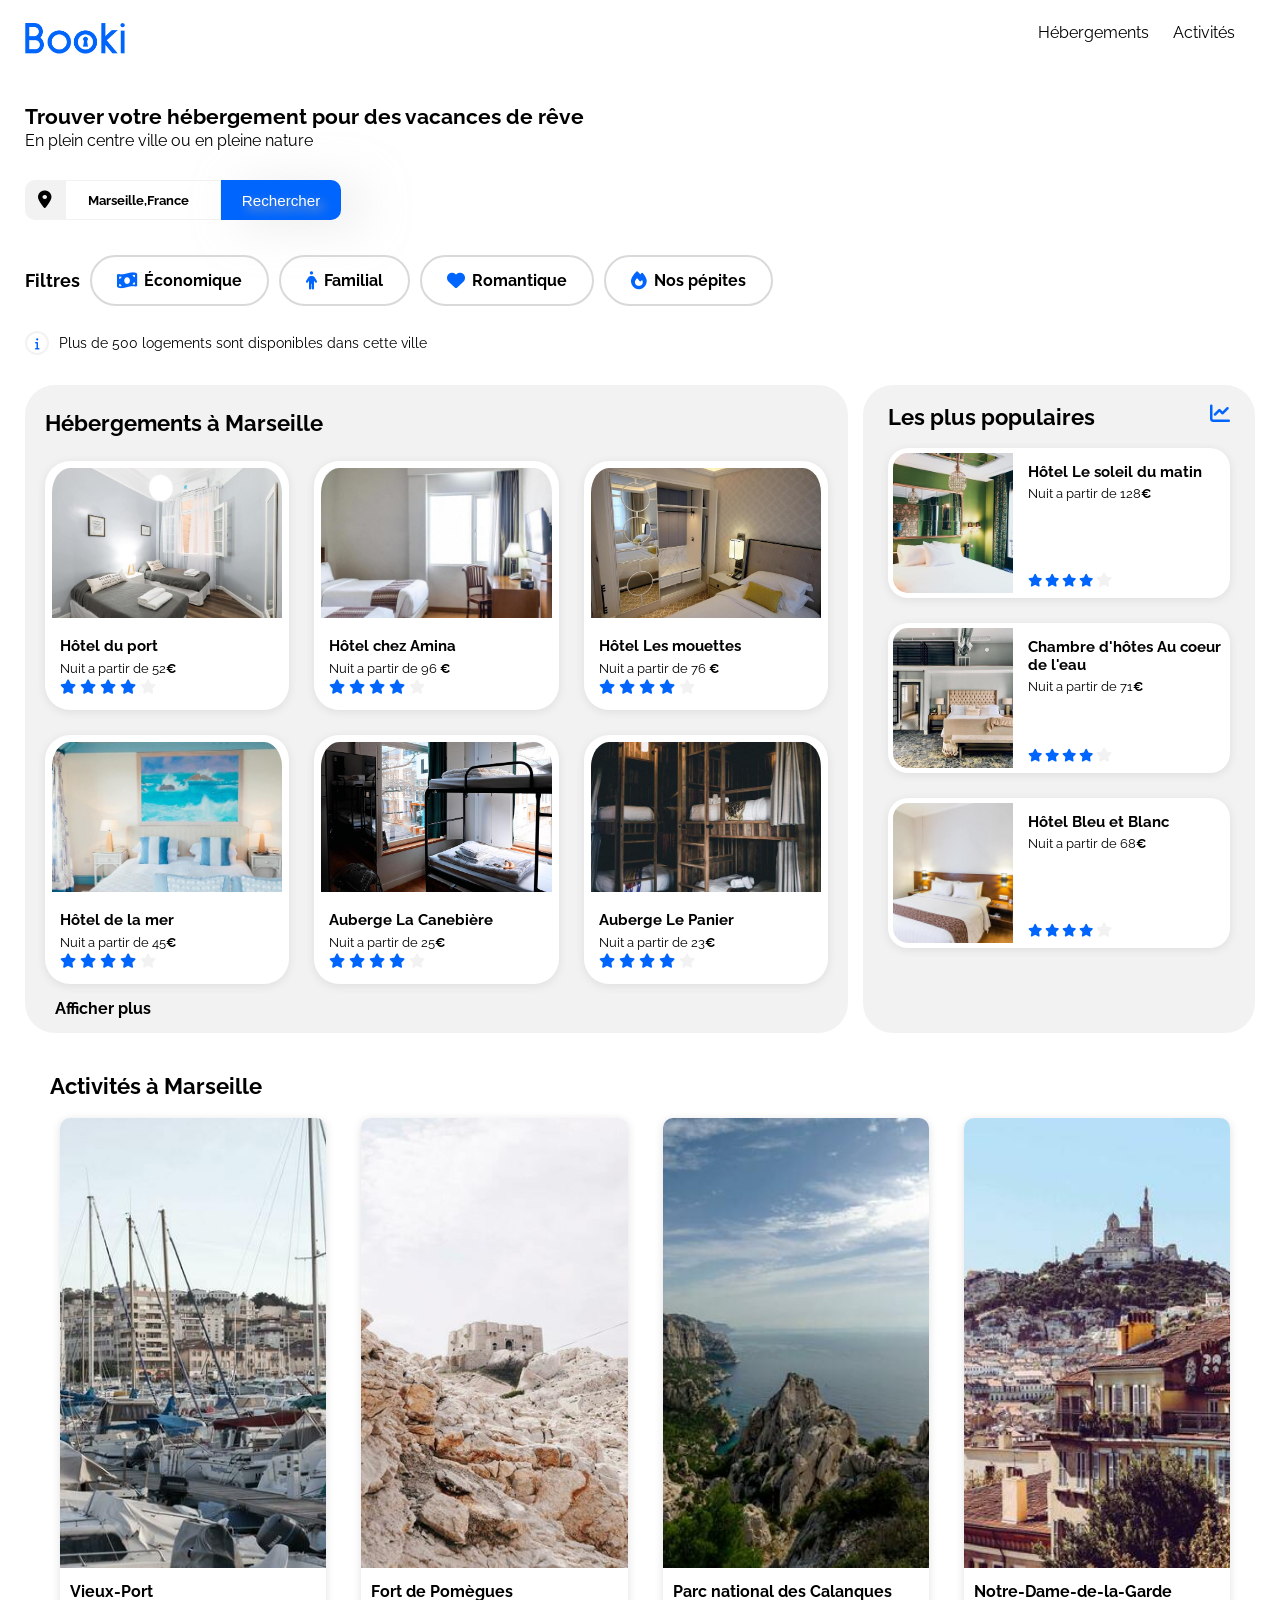
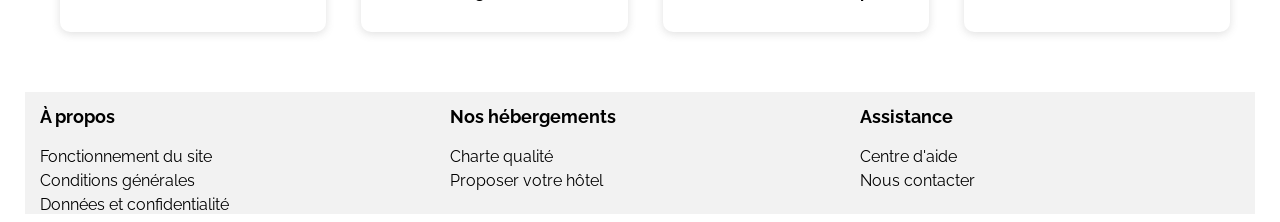
==== index.html @ d1be8663 "renommer les fichiers html et css" ====
<!doctype html>
<html lang="fr">
  <head>
    <meta charset="utf-8" />
    <title>Booki</title>
    <link href="projet_2.css" rel="stylesheet" />
    <link
      rel="stylesheet"
      href="https://fonts.googleapis.com/icon?family=Material+Icons"
    />
    <!--Get your own code at fontawesome.com-->
    <link
      rel="stylesheet"
      href="https://cdnjs.cloudflare.com/ajax/libs/font-awesome/6.5.2/css/all.min.css"
    />
    <link rel="preconnect" href="https://fonts.googleapis.com" />
    <link rel="preconnect" href="https://fonts.gstatic.com" crossorigin />
    <link
      href="https://fonts.googleapis.com/css2?family=Raleway:ital,wght@0,100..900;1,100..900&display=swap"
      rel="stylesheet"
    />
    <!-- La balise <nav>  doit regrouper tous les principaux liens de navigation du site. Vous y placerez par exemple le menu principal de votre site. Généralement, le menu est réalisé sous forme de liste à l'intérieur de la balise<nav> .-->
    <meta name="viewport" content="width=device-width, initial-scale=1.0" />
  </head>
  <!--   L'élément HTML <body> représente le contenu principal du document HTML. Il ne peut y avoir qu'un élément <body> par document.-->
  <body class="style_page">
    <!-- Le div ci-dessous contient le container global qui contient tout le code du body afin de mettre une propriété css max width pour limiter la largeur min et max de l'écran       -->
    <div class="container_global">
      <!--Container Haut page Booki et lien hébergements activités -->
      <header class="container_haut_page">
        <!--En tête de page -->
        <img class="logo_booki" src="images/logo/booki.png" alt="logo booki" />
        <nav class="texte_haut_page">
          <!--l'ancre est plus bas sur la même page la bordure doit etre coller au haut de la page  -->
          <a class="lien_haut_page" href="#hebergement">Hébergements</a>
          <a class="lien_haut_page" href="#activite">Activités</a>
        </nav>
      </header>
      <section class="conteneur_haut_page">
        <!--section 1 pour lier le contenu-->
        <h1 class="titre_conteneur_haut_page">
          Trouver votre hébergement pour des vacances de rêve
        </h1>
        <p class="texte_conteneur_haut_page">En plein centre ville ou en pleine nature</p>
        <!--remplacer div contenant du texte par p -->
        <!-- <form class="container_recherche" method="get" action=""> -->
        <form class="conteneur_recherche">
          <i
            id="formulaire_recherche_location_icone"
            class="fa-solid fa-location-dot"
          ></i>
          <input
            class="formulaire_recherche_texte"
            placeholder="Marseille,France"
          />
          <button class="formulaire_recherche_boutton">Rechercher</button>
          <button class="formulaire_recherche_mobile"
            ><i class="fas fa-search"></i
          ></button>
        </form>
        <!--La balise <section>  sert à regrouper des contenus en fonction de leur thématique. Elle englobe généralement une portion du contenu au centre de la page.-->
        <section>
          <div class="conteneur_filtre">
            <!--    <h2 class="style_txt_filtres not_in_my_container"> Filtres</h2> -->
            <div>
              <h2 class="conteneur_filtre_titre">Filtres</h2>
            </div>
            <div class="conteneur_filtre_bulle">
              <a class="conteneur_filtre_bouton" href="#"
                ><i class="fa-solid fa-money-bill-wave filtres_icone"></i>
                Économique</a
              >
              <a class="conteneur_filtre_bouton" href="#"
                ><i class="fa-solid fa-person filtres_icone"></i> Familial</a
              >
              <a class="conteneur_filtre_bouton" href="#"
                ><i class="fa-solid fa-heart filtres_icone"></i> Romantique</a
              >
              <a class="conteneur_filtre_bouton" href="#"
                ><i class="fa-solid fa-fire filtres_icone"></i> Nos pépites</a
              >
            </div>
          </div>
        </section>
        <div class="conteneur_information">
          <div class="conteneur_information_cercle">
            <i class="fa-solid fa-info info_style"></i>
          </div>
          <p class="conteneur_information_texte">
            Plus de 500 logements sont disponibles dans cette ville
          </p>
        </div>
      </section>
      <!--La balise <main> permet de déclarer le contenu principal de votre page. Elle englobe la majeure partie du  <body>  d'une page, en excluant les autres éléments tels que le  <header>, le  <footer>  et de potentiels  <aside>. La balise <main> doit être unique : il n'y en a qu'une seule par page :-->
      <main>
        <section>
          <div class="container_hebergements_marseille_les_plus_populaires">
            <div class="container_gauche">
              <!--ici doit etre en display flex -->
              <!--   <div class="style_hebergements_marseille_ligne_1"> -->
              <!--utilise FLEX-WRAP retirer la ligne 49, il faut que le parent soit en display flex -->
              <!--   <div class="not_in_my_container">-->
              <h2 class="container_gauche_titre">
                Hébergements à Marseille
              </h2>
              <!--  </div>-->
              <div class="conteneur_gauche_carte">
                <a class="carte_click"href="#">
                <article class="conteneur_gauche_carte_style">
                  <!--Hôtel du port -->
                  <img
                    class="conteneur_gauche_image"
                    src="images/hebergements/fred-kleber.jpg"
                    alt="Photo chambre de deux lits simples avec fenêtre"
                  />
                  <h3 class="conteneur_gauche_droite_carte_titre">Hôtel du port</h3>
                  <!--remplacer partout ici par une balise h3 pour indiquer que c'est un titre -->
                  <p class="conteneur_gauche_carte_texte">
                    Nuit a partir de 52<span class="conteneur_gauche_droite_carte_texte_gras"
                      >€</span
                    >
                  </p>
                  <div class="full_star">
                    <i class="fas fa-star"></i>
                    <i class="fas fa-star"></i>
                    <i class="fas fa-star"></i>
                    <i class="fas fa-star"></i>
                    <i class="fas fa-star empty_star"></i>
                  </div>
                </article>
              </a>
              <a class="carte_click"href="#">
                <article class="conteneur_gauche_carte_style">
                  <!--- Renommer les div par des aticles pour le bloc1-->
                  <!--Hôtel chez Amina -->
                  <img
                    class="conteneur_gauche_image"
                    src="images/hebergements/febrian-zakaria.jpg"
                    alt="Photo chambre lits simples avec fenêtre"
                  />
                  <h3 class="conteneur_gauche_droite_carte_titre">Hôtel chez Amina</h3>
                  <p class="conteneur_gauche_carte_texte">
                    Nuit a partir de 96
                    <span class="conteneur_gauche_droite_carte_texte_gras">€</span>
                  </p>
                  <div class="full_star">
                    <i class="fas fa-star"></i>
                    <i class="fas fa-star"></i>
                    <i class="fas fa-star"></i>
                    <i class="fas fa-star"></i>
                    <i class="fas fa-star empty_star"></i>
                  </div>
                </article>
              </a>
              <a class="carte_click"href="#">
                <article class="conteneur_gauche_carte_style">
                  <!--Hôtel les mouettes -->
                  <img
                    class="conteneur_gauche_image"
                    src="images/hebergements/reisetopia.jpg"
                    alt="Photo chambre lit double avec fenêtre"
                  />
                  <h3 class="conteneur_gauche_droite_carte_titre">Hôtel Les mouettes</h3>
                  <p class="conteneur_gauche_carte_texte">
                    Nuit a partir de 76
                    <span class="conteneur_gauche_droite_carte_texte_gras">€</span>
                  </p>
                  <div class="full_star">
                    <i class="fas fa-star"></i>
                    <i class="fas fa-star"></i>
                    <i class="fas fa-star"></i>
                    <i class="fas fa-star"></i>
                    <i class="fas fa-star empty_star"></i>
                  </div>
                </article>
              </a>
              <a class="carte_click"href="#">
                <article class="conteneur_gauche_carte_style">
                  <!--Hôtel de la mer -->
                  <img
                    class="conteneur_gauche_image"
                    src="images/hebergements/annie-spratt.jpg"
                    alt="Photo chambre lit double avec fenêtre"
                  />
                  <h3 class="conteneur_gauche_droite_carte_titre">Hôtel de la mer</h3>
                  <p class="conteneur_gauche_carte_texte">
                    Nuit a partir de 45<span class="conteneur_gauche_droite_carte_texte_gras"
                      >€</span
                    >
                  </p>
                  <div class="full_star">
                    <i class="fas fa-star"></i>
                    <i class="fas fa-star"></i>
                    <i class="fas fa-star"></i>
                    <i class="fas fa-star"></i>
                    <i class="fas fa-star empty_star"></i>
                  </div>
                </article>
              </a>
              <a class="carte_click"href="#">
                <article class="conteneur_gauche_carte_style">
                  <!--Auberge La Canebière-->
                  <img
                    class="conteneur_gauche_image"
                    src="images/hebergements/marcus-loke.jpg"
                    alt="Photo cde lits superposé avec fenêtre"
                  />
                  <h3 class="conteneur_gauche_droite_carte_titre">Auberge La Canebière</h3>
                  <p class="conteneur_gauche_carte_texte">
                    Nuit a partir de 25<span class="conteneur_gauche_droite_carte_texte_gras"
                      >€</span
                    >
                  </p>
                  <div class="full_star">
                    <i class="fas fa-star"></i>
                    <i class="fas fa-star"></i>
                    <i class="fas fa-star"></i>
                    <i class="fas fa-star"></i>
                    <i class="fas fa-star empty_star"></i>
                  </div>
                </article>
              </a>
              <a class="carte_click"href="#">
                <article class="conteneur_gauche_carte_style">
                  <!--Auberge Le Panier -->
                  <img
                    class="conteneur_gauche_image"
                    src="images/hebergements/nicate-lee.jpg"
                    alt="Photo cde lits superposé avec fenêtre"
                  />
                  <h3 class="conteneur_gauche_droite_carte_titre">Auberge Le Panier</h3>
                  <p class="conteneur_gauche_carte_texte">
                    Nuit a partir de 23<span class="conteneur_gauche_droite_carte_texte_gras"
                      >€</span
                    >
                  </p>
                  <div class="full_star">
                    <i class="fas fa-star"></i>
                    <i class="fas fa-star"></i>
                    <i class="fas fa-star"></i>
                    <i class="fas fa-star"></i>
                    <i class="fas fa-star empty_star"></i>
                  </div>
                </article>
              </a>
              </div>
              <div class="block_afficher_plus">
                <a class="afficher_plus" href="#">Afficher plus</a>
                <!--remplacer par une balise a pour pouvoir cliquer -->
              </div>
            </div>

            <div class="conteneur_droite">
              <h2 class="conteneur_droite_titre">
                Les plus populaires <i class="fa-solid fa-chart-line"> </i>
              </h2>
              <div class="conteneur_droite_carte">
                <a class="carte_click"href="#">
                <article class="conteneur_droite_carte_style">
                  <img
                    class="conteneur_droite_carte_image"
                    src="images/hebergements/emile-guillemot.jpg"
                    alt="Photo chambre d'un lit simple avec fenêtre"
                  />

                  <div class="sous_container_droit">
                    <h3 class="conteneur_gauche_droite_carte_titre">Hôtel Le soleil du matin</h3>
                    <p class="conteneur_droite_carte_texte">
                      Nuit a partir de 128<span class="conteneur_gauche_droite_carte_texte_gras"
                        >€</span
                      >
                    </p>
                    <div class="full_star_populaire">
                      <i class="fas fa-star"></i>
                      <i class="fas fa-star"></i>
                      <i class="fas fa-star"></i>
                      <i class="fas fa-star"></i>
                      <i class="fas fa-star empty_star"></i>
                    </div>
                  </div>
                </article>
              </a>
              <a class="carte_click"href="#">
                <article class="conteneur_droite_carte_style">
                  <img
                    class="conteneur_droite_carte_image"
                    src="images/hebergements/aw-creative.jpg"
                    alt="Photo chambre avec un lit double et fenêtre"
                  />
                  <div class="sous_container_droit">
                    <h3 class="conteneur_gauche_droite_carte_titre">
                      Chambre d'hôtes Au coeur de l'eau
                    </h3>
                    <p class="conteneur_droite_carte_texte">
                      Nuit a partir de 71<span class="conteneur_gauche_droite_carte_texte_gras"
                        >€</span
                      >
                    </p>
                    <div class="full_star_populaire">
                      <i class="fas fa-star"></i>
                      <i class="fas fa-star"></i>
                      <i class="fas fa-star"></i>
                      <i class="fas fa-star"></i>
                      <i class="fas fa-star empty_star"></i>
                    </div>
                  </div>
                </article>
              </a>
              <a class="carte_click"href="#">
                <article class="conteneur_droite_carte_style">
                  <img
                    class="conteneur_droite_carte_image"
                    src="images/hebergements/febrian-zakaria2.jpg"
                    alt="Photo chambre avec un lit double"
                  />
                  <div class="sous_container_droit">
                    <h3 class="conteneur_gauche_droite_carte_titre">Hôtel Bleu et Blanc</h3>
                    <p class="conteneur_droite_carte_texte">
                      Nuit a partir de 68<span class="conteneur_gauche_droite_carte_texte_gras"
                        >€</span
                      >
                    </p>
                    <div class="full_star_populaire">
                      <i class="fas fa-star"></i>
                      <i class="fas fa-star"></i>
                      <i class="fas fa-star"></i>
                      <i class="fas fa-star"></i>
                      <i class="fas fa-star empty_star"></i>
                    </div>
                  </div>
                </article>
              </a>
              </div>
            </div>
          </div>
        </section>
      </main>
      <!--    <h2 id="activite" class="title_activites_marseille">Activités à Marseille</h2>  -->
      <h2 class="titre_activites_marseille">
        Activités à Marseille
      </h2>
      <section class="conteneur_activites_marseille">
      
        <article class="carte_activites_marseille">
          <a class="carte_click"href="#">
          <img
            class="carte_activite_marseille_image"
            src="images/activites/reno-laithienne.jpg"
            alt="Photo de plusieurs bâteaux dans un port"
          />
          <p class="carte_activite_marseille_titre">Vieux-Port</p>
        </a>
        </article>
    
        <article class="carte_activites_marseille">
          <a class="carte_click"href="#">
          <img
            class="carte_activite_marseille_image"
            src="images/activites/paul-hermann.jpg"
            alt="Photo d'un fort sur une colline"
          />
          <p class="carte_activite_marseille_titre">Fort de Pomègues</p>
        </a>
        </article>
        <article class="carte_activites_marseille">
          <a class="carte_click"href="#">
          <img
            class="carte_activite_marseille_image"
            src="images/activites/kilyan-sockalingum.jpg"
            alt="Photo de la mer sur un point de vue en montagne"
          />
          <p class="carte_activite_marseille_titre">Parc national des Calanques</p>
        </a>
        </article>
        <article class="carte_activites_marseille">
          <a class="carte_click"href="#">
          <img
            class="carte_activite_marseille_image"
            src="images/activites/florian-wehde.jpg"
            alt="Photo d'un village avec une église au sommet"
          />
          <p class="carte_activite_marseille_titre">Notre-Dame-de-la-Garde</p>
        </a>
        </article>
      </section>
      <footer class="conteneur_bas_page">
        <!--Container  de la partie footer -->
        <div class="conteneur_bas_page_block">
          <!--conserver les div -->
          <!--cmettre des liens -->
          <h2 class="conteneur_bas_page_block_titre">À propos</h2>
          <a class="conteneur_bas_page_block_lien" href="#">Fonctionnement du site</a>
          <a class="conteneur_bas_page_block_lien" href="#">Conditions générales</a>
          <a class="conteneur_bas_page_block_lien" href="#">Données et confidentialité</a>
        </div>
        <div class="conteneur_bas_page_block">
          <h2 class="conteneur_bas_page_block_titre">Nos hébergements</h2>
          <a class="conteneur_bas_page_block_lien" href="#">Charte qualité</a>
          <a class="conteneur_bas_page_block_lien" href="#">Proposer votre hôtel</a>
        </div>
        <div class="conteneur_bas_page_block">
          <h2 class="conteneur_bas_page_block_titre">Assistance</h2>
          <a class="conteneur_bas_page_block_lien" href="#">Centre d'aide</a>
          <a class="conteneur_bas_page_block_lien" href="#">Nous contacter</a>
        </div>
      </footer>
    </div>
  </body>
</html>
---- projet_2.css ----
/** {
  border: 1px solid;
}*/

.container_global {
  margin: auto;
  max-width: 1440px; /* Largeur maximale de la page */
  /*min-width: 320px; */ /* Largeur minimale de la page */
  text-align: left;
}

body {
  text-align: center;
  font-family: "Raleway", sans-serif;
  margin-right: 25px;
  margin-left: 25px;
}

/***************************************************    
                  Partie HEAD
****************************************************/
h2 {
  font-size: 22px;
}


.container_haut_page {
  display: flex;
  justify-content: space-between;
  padding-top: 15px;
}

.lien_haut_page {
  text-decoration: none;
  margin-right: 20px;
  color: black;
  font-family: "Raleway", sans-serif;/* Retirer les font familu car elles sont sur le body*/
}
.lien_haut_page:hover {
  color: #0065fc;
  border-top: 2px solid #0065fc;
  padding-top: 10px;
}

.logo_booki {
  width: 100px;
  height: 100%;
  object-fit: cover;
}

/***************************************************    
                  Partie Recherche 
****************************************************/

.titre_conteneur_haut_page {
  margin-top: 50px;
  margin-bottom: 2px;
  font-size: 1.3em;
  font-family: "Raleway", sans-serif;
}

.texte_conteneur_haut_page {
  margin-top: 0px;
  font-family: "Raleway", sans-serif;
}

.conteneur_recherche {
  display: flex;
  margin-bottom: 20px;
  height: 40px; /*garder le px car c est la meme hauteur entre mobile et desktop*/
  margin-top: 30px;
}

.formulaire_recherche_boutton {
  display: block;
  text-decoration: none;
  background-color: #0065FC;
  color: #fff;
  border: none;
  border-radius: 0px 10px 10px 0px;
  width: 120px;
  display: flex;
  align-items: center;
  justify-content: center;
  box-shadow: 20px 5px 45px rgb(217 217 217 / 50%);
  font-family: roboto, sans-serif;
  font-size: 95%;
  text-shadow: 5px 5px 10px #ababb5;
}

#formulaire_recherche_location_icone {
  background-color: #F2F2F2;
  width: 40px;
  font-size: 18px;
  display: flex;
  align-items: center;
  align-content: flex-end;
  justify-content: center;
  border-radius: 10px 0px 0px 10px;
  border: none;
}

.formulaire_recherche_texte {
  width: 150px;
  border: 1px solid  #F2F2F2;
}

.formulaire_recherche_texte::placeholder {
  font-family: "Raleway", sans-serif;
  font-weight: bold;
  color: black;
  margin: auto;
  padding: 20px;
}

.formulaire_recherche_mobile {
  display: none;
}

/***************************************************    
                Partie Filtres
****************************************************/

.conteneur_filtre {
  display: flex; /*utiliser flex box en ligne pas en grid-- utiliser le flex-wrap , la taille devra sajuster automatiquement*/
  gap: 10px;
  padding-top: 15px;
}
.conteneur_filtre_bulle {
  display: flex;
  flex-direction: row;
  gap: 10px;
}

.conteneur_filtre_titre {
  font-size: 1.1em;
  font-family: "Raleway", sans-serif;
}

.conteneur_filtre_bouton {
  border: 2px solid #D9D9D9;
  border-radius: 30px 30px 30px 30px;
  font-weight: bold;
  display: flex;
  align-items: center;
  justify-content: center;
  color: black;
}

.conteneur_filtre_bouton:link {
  text-align: center;
  color: black;
  text-decoration: none;
  padding: 14px 25px;
}

.conteneur_filtre_bouton:hover {
  background-color: #deebff;
}

.conteneur_filtre_bouton:active {
  color: black;
}

.filtres_icone {
  color: #0065FC;
  padding-right: 7px;
  font-size: 18px;
}

.conteneur_information {
  display: flex;
  margin-top: 15px;
}

.conteneur_information_texte{
  font-family: "Raleway", sans-serif;
  font-size: 14px;
 margin-left: 10px;
}

.info_style {
  font-size: 12px;
  color: #0065FC;
}

.conteneur_information_cercle {
  width: 20px;
  height: 20px;
  border-radius: 50px;
  background-color: white;
  text-align: center;
  margin-top: 10px;
  border: 2px solid #f2f2f2;
}

/***************************************************    
                Hébergements a Marseille
****************************************************/
.container_gauche_titre {
    /* padding-left: 25px; */
      display: flex;
      justify-content: space-between;
      margin-top: 25px;
      margin-bottom: 25px;
}
.conteneur_droite_titre{
  padding-left: 25px;
  display: flex;
  justify-content: space-between;
}

.fa-solid.fa-chart-line {
  font-size: 20px;
  color: #0065fc;
  padding-right: 25px;
}

.full_star {
  font-size: 0.9rem;
  color: #0065fc;
  margin-left: 15px;
  margin-bottom: 10px;
  margin-top: -10px;
}

.full_star_populaire {
  font-size: 0.8rem;
  color: #0065fc;
  margin-left: 15px;
  margin-top: auto;
  margin-bottom: 10px;
}

.empty_star {
  font-size: 0.9rem;
  color: #f2f2f2;
}

.conteneur_gauche_droite_carte_titre {
  font-weight: bold;
  font-family: "Raleway", sans-serif;
  font-size: 0.95em;
  margin-left: 15px;
  margin-top: 15px;
}
.bloc_centrale {
  font-family: "Raleway", sans-serif;
  font-size: 0.8em;
  margin-left: 15px;
}

.conteneur_gauche_carte_texte {
  font-family: "Raleway", sans-serif;
  font-size: 0.8em;
  margin-left: 15px;
  margin-top: -10px;
}

.conteneur_droite_carte_texte {
  font-family: "Raleway", sans-serif;
  font-size: 0.8em;
  margin-left: 15px;
  margin-top: -10px;
}

.conteneur_gauche_droite_carte_texte_gras {
  font-weight: bold;
}

.afficher_plus {
  text-decoration: none;
  font-weight: bold;
  color: black;
  font-family: "Raleway", sans-serif;
  margin-left: 10px;
}

.sous_container_droit{
 display: flex;
 flex-direction: column;
}

.block_afficher_plus{
  display: block;
  margin-bottom: 15px;
  margin-top: 15px;
}

.carte_click{
  text-decoration: none;
  color: black;
  flex:1;
}

/***************************************************    
                Activités a Marseille
****************************************************/

.container_hebergements_marseille_les_plus_populaires {
  display: flex;
  gap: 15px;
  margin-top: 20px;
}

.container_gauche {
  background-color: #f2f2f2;
  gap: 30px;
  flex: 2;
  border-radius: 30px;
  position: relative; /**sert a positionner les elements de la class .not_in_my_container a lexterieur du container*/
  border: none;
  padding-left: 20px;
  padding-right: 20px;
}

.conteneur_gauche_carte {
  flex-wrap: wrap;
  display: grid;
  grid-template-columns: 1fr 1fr 1fr;
  gap: 25px;
}

.conteneur_droite {
  background-color: #f2f2f2;
  border-radius: 30px;
  border: none;
  flex: 1;
}

.img_bloc_droite {
  display: flex;
  flex: 1;
  flex-wrap: wrap;
}

.conteneur_gauche_image{
  width: 100%;
  height: 150px;
  object-fit: cover;
  border-radius: 25px 25px 0px 0px;
  border: none;
  margin-top: 7px;
  box-sizing: border-box;
  padding-left: 7px;
  padding-right: 7px;
}

.conteneur_gauche_carte_style {
  background-color: white;
  border-radius: 25px 25px 25px 25px;
  border: none;
  box-shadow: rgb(153 147 147 / 20%) 0px 2px 8px 0px;
  padding-bottom: 5px;
}

.conteneur_droite_carte {
  display: flex;
  flex-direction: column;
  gap: 25px;
}

.conteneur_droite_carte_style{
  background-color: white;
  border-radius: 20px;
  border: none;
  display: flex;
  height: 150px;
  margin-left: 25px;
  margin-right: 25px;
  box-shadow: rgb(153 147 147 / 20%) 0px 2px 8px 0px;
 /* flex:1;*/
}

.conteneur_droite_carte_image {
  width: 120px;
  border-radius: 20px 0px 0px 20px;
  border: none;
  object-fit: cover;
  padding-left: 5px;
  padding-bottom: 5px;
  padding-top: 5px;
}

.titre_activites_marseille{
  margin-left: 25px;
  margin-top: 40px;
}

.carte_activites_marseille {
  background-color: white;
  border-radius: 10px;
  border-color: grey;
  box-shadow: rgba(99, 99, 99, 0.2) 0px 2px 8px 0px;
  margin-bottom: 60px;
  width: 25%;
}

.carte_activite_marseille_image {
  width: 100%;
  height: 450px;
  object-fit: cover;
  border-radius: 10px 10px 0px 0px;
  border: none;
}
.conteneur_activites_marseille {
  display: flex;
  gap: 35px;
  margin-left: 35px;
  margin-right: 25px;
  justify-content: space-between;
}

.carte_activite_marseille_titre {
  margin-top: 10px;
  font-size: 1em;
  font-family: "Raleway", sans-serif;
  font-weight: bold;
  padding-bottom: 15px;
  margin-left: 10px;
}

/***************************************************    
                        FOOTER
****************************************************/
.conteneur_bas_page {
  display: flex;
  flex-direction: row;
  background-color: #f2f2f2;
}

.conteneur_bas_page_block {
  display: flex;
  flex-direction: column;
  margin-left: 15px;
  width: 33.33%;
}

.conteneur_bas_page_block_titre {
  font-size: 1.1em;
}

.conteneur_bas_page_block_lien {
  text-decoration: none;
  color: black;
  font-family: "Raleway", sans-serif;
  margin-top: 5px;
}
.box {
  height: 150px;
}

/***************************************************    
                  MEDIA QUERIES
****************************************************/

/* Sur tous types d'écran, quand la largeur de la fenêtre est comprise entre 1024px et 1280px */
@media all and (min-width: 768px) and (max-width: 1024px) {
  .container_global {
    max-width: 1024px; /* Adapter la largeur maximale à la taille de l'écran de la tablette */
  }

  .container_hebergements_marseille_les_plus_populaires {
    flex-direction: column;
  }

  .conteneur_droite_carte {
    display: flex;
    flex-direction: row;
    gap:0px;
  }

  .img_activites_marseille {
    height: 150px;
  }

  .conteneur_droite_carte_style {
    margin-bottom: 25px;
    margin-left: 10px;
    margin-right: 10px;
  }

  .conteneur_filtre {
    flex-direction: column;
  }

.style_page{
  margin-left: 30px;
  margin-right: 30px;
}
body {
  margin-right: 0px;
  margin-left: 0px;
}
.conteneur_droite_carte_image {
  width: 100px;
}
.conteneur_gauche_droite_carte_titre {
  margin-left: 15px;
}

.conteneur_droite_carte_texte{
  margin-left: 8px;
}

.full_star_populaire {
  margin-left: 8px;
}


}

@media screen and (max-width: 767.999px) {
  .container_haut_page {
    flex-direction: column;
    gap: 15px;
  }
  .texte_haut_page {
    text-align: center;
    display: grid;
    grid-template-columns: 1fr 1fr;
  }

  .lien_haut_page:hover {
    color: #0065fc;
    border-bottom: 2px solid #0065fc;
    padding-bottom: 18px;
    border-top: 2px solid white;
    padding-top: 18px;
  }

  .logo_booki {
    margin: auto;
    padding-bottom: 15px;
  }

  .container_hebergements_marseille_les_plus_populaires {
    flex-direction: column;
  }
  .conteneur_activites_marseille {
    flex-direction: column;
  }
  .carte_activites_marseille {
    width: 100%;
    margin-bottom: 0px;
  }
  .carte_activite_marseille_image{
    width: 100%;
    height: 160px;
  }

  .conteneur_recherche {
    justify-content: center;
  }

  .conteneur_filtre {
    flex-direction: column;
  }

  .conteneur_filtre_bulle {
    flex-wrap: wrap;
    display: grid;
    grid-template-columns: 1fr 1fr;
  }

  .conteneur_gauche_carte {
    display: flex;
    flex-direction: column;
  }
  .conteneur_bas_page {
    flex-direction: column;
  }

  .conteneur_droite {
    order: -1;
    border-radius: 0px;
  }
  .container_gauche {
    background-color: white;
  }
  .formulaire_recherche_mobile {
    display: block;
    text-decoration: none;
    background-color: #0065FC;
    color: #fff;
    border: none;
    border-radius: 10px 10px 10px 10px;
    width: 50px;
    display: flex;
    align-items: center;
    justify-content: center;
    box-shadow: 20px 5px 45px rgb(217 217 217 / 50%);
    font-family: roboto, sans-serif;
    font-size: 95%;
  /*  text-shadow: 5px 5px 10px #ababb5;*/
    margin-left: -8px;
    box-shadow: 6px 6px 25px rgba(0, 0, 0, 0.5);
  }

  .formulaire_recherche_boutton {
    display: none;
  }

  .conteneur_gauche_carte_style {
    /*background-color: white;
  border-radius: 10px 10px 10px 10px;*/
    border: grey;
    box-shadow: 6px 6px 25px rgba(0, 0, 0, 0.5);
  }

  .conteneur_bas_page{
    margin-top: 50px;
  }
  .conteneur_bas_page_block {
    margin-left: 40px;
    width: auto;
    padding-bottom: 40px;
    
  }
  .lien_haut_page:hover {
    color: #0065fc;
    border-bottom: 2px solid #0065fc;
    padding-bottom: 18px;
    border-top: 0px solid white;
    padding-top: 0px;
}
.lien_haut_page {
  border-bottom: 1px solid #f2f2f2;
  margin-right: 0px;
  padding-bottom: 18px;
  border-bottom: 2px solid #f2f2f2;
}
.formulaire_recherche_texte {
  /*width: 150px;
  border: 2px solid rgb(210, 204, 204);*/
  flex: 1;
}
.conteneur_haut_page{
  margin-left: 20px;
  margin-right: 20px;
}
body {
  margin-right: 0px;
  margin-left: 0px;
  margin-bottom:0px;
}
.conteneur_droite_carte {
  margin-bottom: 30px;
}

}
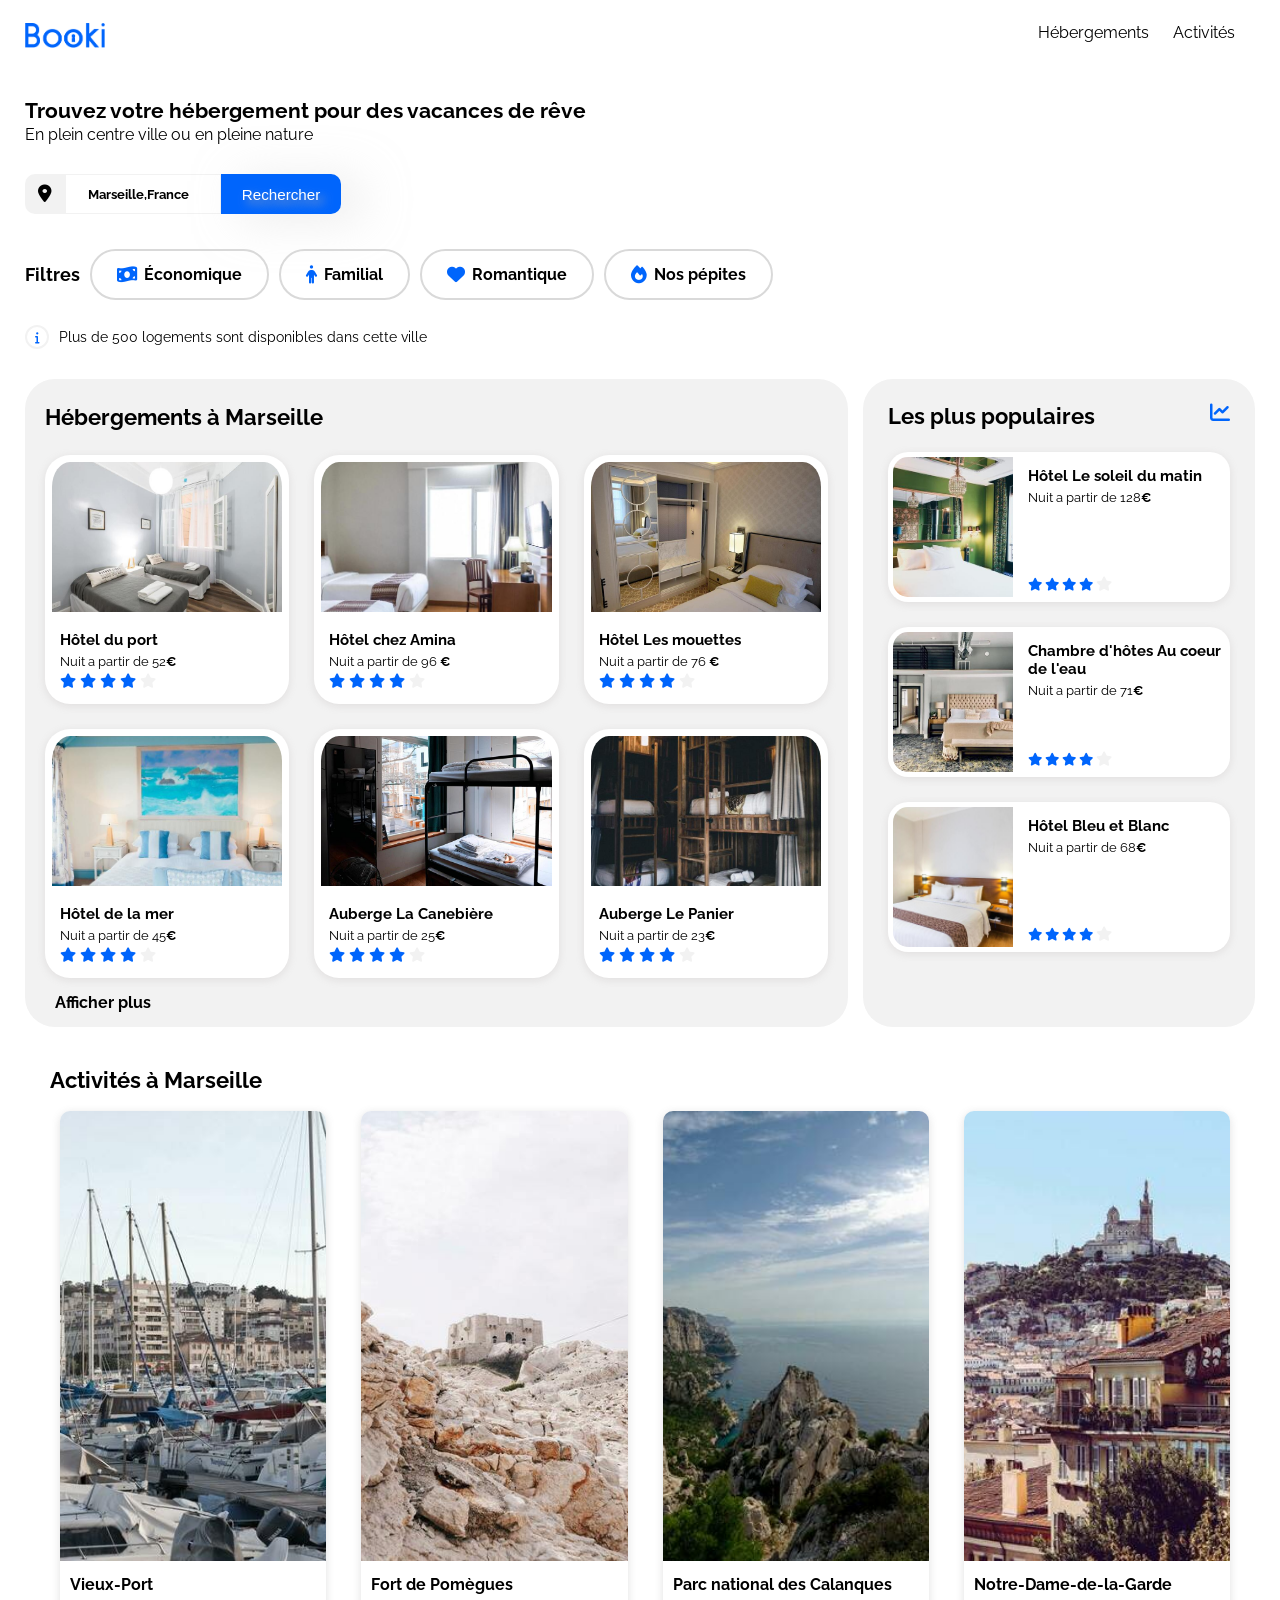
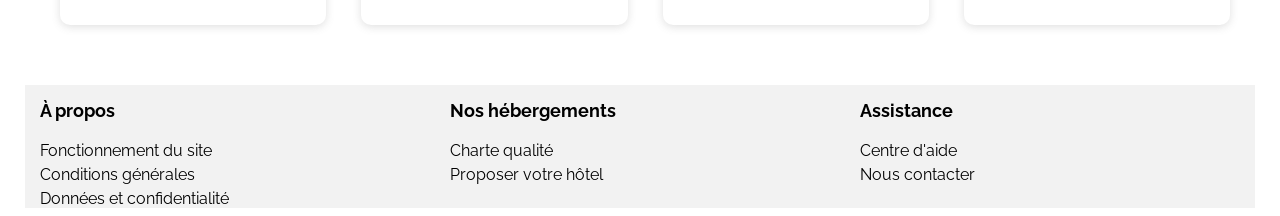
==== commit 7cc4e30f: "fix: click liens hebergement, activite, logo booki,padding" ====
--- a/index.html
+++ b/index.html
@@ -1,49 +1,42 @@
 <!doctype html>
 <html lang="fr">
   <head>
-    <meta charset="utf-8" />
+    <meta charset="utf-8" >
     <title>Booki</title>
-    <link href="projet_2.css" rel="stylesheet" />
+    <link href="style.css" rel="stylesheet" >
     <link
       rel="stylesheet"
       href="https://fonts.googleapis.com/icon?family=Material+Icons"
-    />
-    <!--Get your own code at fontawesome.com-->
+    >
     <link
       rel="stylesheet"
       href="https://cdnjs.cloudflare.com/ajax/libs/font-awesome/6.5.2/css/all.min.css"
-    />
-    <link rel="preconnect" href="https://fonts.googleapis.com" />
-    <link rel="preconnect" href="https://fonts.gstatic.com" crossorigin />
+    >
+    <link rel="preconnect" href="https://fonts.googleapis.com" >
+    <link rel="preconnect" href="https://fonts.gstatic.com" crossorigin >
     <link
       href="https://fonts.googleapis.com/css2?family=Raleway:ital,wght@0,100..900;1,100..900&display=swap"
       rel="stylesheet"
-    />
-    <!-- La balise <nav>  doit regrouper tous les principaux liens de navigation du site. Vous y placerez par exemple le menu principal de votre site. Généralement, le menu est réalisé sous forme de liste à l'intérieur de la balise<nav> .-->
-    <meta name="viewport" content="width=device-width, initial-scale=1.0" />
+    >
+    <meta name="viewport" content="width=device-width, initial-scale=1.0" >
   </head>
-  <!--   L'élément HTML <body> représente le contenu principal du document HTML. Il ne peut y avoir qu'un élément <body> par document.-->
   <body class="style_page">
-    <!-- Le div ci-dessous contient le container global qui contient tout le code du body afin de mettre une propriété css max width pour limiter la largeur min et max de l'écran       -->
     <div class="container_global">
-      <!--Container Haut page Booki et lien hébergements activités -->
       <header class="container_haut_page">
-        <!--En tête de page -->
-        <img class="logo_booki" src="images/logo/booki.png" alt="logo booki" />
+        <img class="logo_booki" src="images/logo/booki.png" alt="logo booki" >
         <nav class="texte_haut_page">
-          <!--l'ancre est plus bas sur la même page la bordure doit etre coller au haut de la page  -->
-          <a class="lien_haut_page" href="#hebergement">Hébergements</a>
-          <a class="lien_haut_page" href="#activite">Activités</a>
+          <a class="lien_haut_page" href="#hebergement_dir">Hébergements</a>
+          <a class="lien_haut_page" href="#activite_dir">Activités</a>
         </nav>
       </header>
       <section class="conteneur_haut_page">
-        <!--section 1 pour lier le contenu-->
         <h1 class="titre_conteneur_haut_page">
-          Trouver votre hébergement pour des vacances de rêve
+          Trouvez votre hébergement pour des vacances de rêve
         </h1>
-        <p class="texte_conteneur_haut_page">En plein centre ville ou en pleine nature</p>
-        <!--remplacer div contenant du texte par p -->
-        <!-- <form class="container_recherche" method="get" action=""> -->
+        <p class="texte_conteneur_haut_page">
+          En plein centre ville ou en pleine nature
+        </p>
+
         <form class="conteneur_recherche">
           <i
             id="formulaire_recherche_location_icone"
@@ -52,16 +45,15 @@
           <input
             class="formulaire_recherche_texte"
             placeholder="Marseille,France"
-          />
+          >
           <button class="formulaire_recherche_boutton">Rechercher</button>
-          <button class="formulaire_recherche_mobile"
-            ><i class="fas fa-search"></i
-          ></button>
+          <button class="formulaire_recherche_mobile">
+            <i class="fas fa-search"></i>
+          </button>
         </form>
-        <!--La balise <section>  sert à regrouper des contenus en fonction de leur thématique. Elle englobe généralement une portion du contenu au centre de la page.-->
+
         <section>
           <div class="conteneur_filtre">
-            <!--    <h2 class="style_txt_filtres not_in_my_container"> Filtres</h2> -->
             <div>
               <h2 class="conteneur_filtre_titre">Filtres</h2>
             </div>
@@ -91,162 +83,168 @@
           </p>
         </div>
       </section>
-      <!--La balise <main> permet de déclarer le contenu principal de votre page. Elle englobe la majeure partie du  <body>  d'une page, en excluant les autres éléments tels que le  <header>, le  <footer>  et de potentiels  <aside>. La balise <main> doit être unique : il n'y en a qu'une seule par page :-->
+
       <main>
         <section>
           <div class="container_hebergements_marseille_les_plus_populaires">
             <div class="container_gauche">
-              <!--ici doit etre en display flex -->
-              <!--   <div class="style_hebergements_marseille_ligne_1"> -->
-              <!--utilise FLEX-WRAP retirer la ligne 49, il faut que le parent soit en display flex -->
-              <!--   <div class="not_in_my_container">-->
-              <h2 class="container_gauche_titre">
-                Hébergements à Marseille
-              </h2>
-              <!--  </div>-->
+              <h2 id="hebergement_dir" class="container_gauche_titre" >Hébergements à Marseille</h2>
+
               <div class="conteneur_gauche_carte">
-                <a class="carte_click"href="#">
-                <article class="conteneur_gauche_carte_style">
-                  <!--Hôtel du port -->
-                  <img
-                    class="conteneur_gauche_image"
-                    src="images/hebergements/fred-kleber.jpg"
-                    alt="Photo chambre de deux lits simples avec fenêtre"
-                  />
-                  <h3 class="conteneur_gauche_droite_carte_titre">Hôtel du port</h3>
-                  <!--remplacer partout ici par une balise h3 pour indiquer que c'est un titre -->
-                  <p class="conteneur_gauche_carte_texte">
-                    Nuit a partir de 52<span class="conteneur_gauche_droite_carte_texte_gras"
-                      >€</span
-                    >
-                  </p>
-                  <div class="full_star">
-                    <i class="fas fa-star"></i>
-                    <i class="fas fa-star"></i>
-                    <i class="fas fa-star"></i>
-                    <i class="fas fa-star"></i>
-                    <i class="fas fa-star empty_star"></i>
-                  </div>
-                </article>
-              </a>
-              <a class="carte_click"href="#">
-                <article class="conteneur_gauche_carte_style">
-                  <!--- Renommer les div par des aticles pour le bloc1-->
-                  <!--Hôtel chez Amina -->
-                  <img
-                    class="conteneur_gauche_image"
-                    src="images/hebergements/febrian-zakaria.jpg"
-                    alt="Photo chambre lits simples avec fenêtre"
-                  />
-                  <h3 class="conteneur_gauche_droite_carte_titre">Hôtel chez Amina</h3>
-                  <p class="conteneur_gauche_carte_texte">
-                    Nuit a partir de 96
-                    <span class="conteneur_gauche_droite_carte_texte_gras">€</span>
-                  </p>
-                  <div class="full_star">
-                    <i class="fas fa-star"></i>
-                    <i class="fas fa-star"></i>
-                    <i class="fas fa-star"></i>
-                    <i class="fas fa-star"></i>
-                    <i class="fas fa-star empty_star"></i>
-                  </div>
-                </article>
-              </a>
-              <a class="carte_click"href="#">
-                <article class="conteneur_gauche_carte_style">
-                  <!--Hôtel les mouettes -->
-                  <img
-                    class="conteneur_gauche_image"
-                    src="images/hebergements/reisetopia.jpg"
-                    alt="Photo chambre lit double avec fenêtre"
-                  />
-                  <h3 class="conteneur_gauche_droite_carte_titre">Hôtel Les mouettes</h3>
-                  <p class="conteneur_gauche_carte_texte">
-                    Nuit a partir de 76
-                    <span class="conteneur_gauche_droite_carte_texte_gras">€</span>
-                  </p>
-                  <div class="full_star">
-                    <i class="fas fa-star"></i>
-                    <i class="fas fa-star"></i>
-                    <i class="fas fa-star"></i>
-                    <i class="fas fa-star"></i>
-                    <i class="fas fa-star empty_star"></i>
-                  </div>
-                </article>
-              </a>
-              <a class="carte_click"href="#">
-                <article class="conteneur_gauche_carte_style">
-                  <!--Hôtel de la mer -->
-                  <img
-                    class="conteneur_gauche_image"
-                    src="images/hebergements/annie-spratt.jpg"
-                    alt="Photo chambre lit double avec fenêtre"
-                  />
-                  <h3 class="conteneur_gauche_droite_carte_titre">Hôtel de la mer</h3>
-                  <p class="conteneur_gauche_carte_texte">
-                    Nuit a partir de 45<span class="conteneur_gauche_droite_carte_texte_gras"
-                      >€</span
-                    >
-                  </p>
-                  <div class="full_star">
-                    <i class="fas fa-star"></i>
-                    <i class="fas fa-star"></i>
-                    <i class="fas fa-star"></i>
-                    <i class="fas fa-star"></i>
-                    <i class="fas fa-star empty_star"></i>
-                  </div>
-                </article>
-              </a>
-              <a class="carte_click"href="#">
-                <article class="conteneur_gauche_carte_style">
-                  <!--Auberge La Canebière-->
-                  <img
-                    class="conteneur_gauche_image"
-                    src="images/hebergements/marcus-loke.jpg"
-                    alt="Photo cde lits superposé avec fenêtre"
-                  />
-                  <h3 class="conteneur_gauche_droite_carte_titre">Auberge La Canebière</h3>
-                  <p class="conteneur_gauche_carte_texte">
-                    Nuit a partir de 25<span class="conteneur_gauche_droite_carte_texte_gras"
-                      >€</span
-                    >
-                  </p>
-                  <div class="full_star">
-                    <i class="fas fa-star"></i>
-                    <i class="fas fa-star"></i>
-                    <i class="fas fa-star"></i>
-                    <i class="fas fa-star"></i>
-                    <i class="fas fa-star empty_star"></i>
-                  </div>
-                </article>
-              </a>
-              <a class="carte_click"href="#">
-                <article class="conteneur_gauche_carte_style">
-                  <!--Auberge Le Panier -->
-                  <img
-                    class="conteneur_gauche_image"
-                    src="images/hebergements/nicate-lee.jpg"
-                    alt="Photo cde lits superposé avec fenêtre"
-                  />
-                  <h3 class="conteneur_gauche_droite_carte_titre">Auberge Le Panier</h3>
-                  <p class="conteneur_gauche_carte_texte">
-                    Nuit a partir de 23<span class="conteneur_gauche_droite_carte_texte_gras"
-                      >€</span
-                    >
-                  </p>
-                  <div class="full_star">
-                    <i class="fas fa-star"></i>
-                    <i class="fas fa-star"></i>
-                    <i class="fas fa-star"></i>
-                    <i class="fas fa-star"></i>
-                    <i class="fas fa-star empty_star"></i>
-                  </div>
-                </article>
-              </a>
+                <a class="carte_click" href="#">
+                  <article class="conteneur_gauche_carte_style">
+                    <img
+                      class="conteneur_gauche_image"
+                      src="images/hebergements/fred-kleber.jpg"
+                      alt="Photo chambre de deux lits simples avec fenêtre"
+                    >
+                    <h3 class="conteneur_gauche_droite_carte_titre">
+                      Hôtel du port
+                    </h3>
+
+                    <p class="conteneur_gauche_carte_texte">
+                      Nuit a partir de 52<span
+                        class="conteneur_gauche_droite_carte_texte_gras"
+                        >€</span
+                      >
+                    </p>
+                    <div class="full_star">
+                      <i class="fas fa-star"></i>
+                      <i class="fas fa-star"></i>
+                      <i class="fas fa-star"></i>
+                      <i class="fas fa-star"></i>
+                      <i class="fas fa-star empty_star"></i>
+                    </div>
+                  </article>
+                </a>
+                <a class="carte_click" href="#">
+                  <article class="conteneur_gauche_carte_style">
+                    <img
+                      class="conteneur_gauche_image"
+                      src="images/hebergements/febrian-zakaria.jpg"
+                      alt="Photo chambre lits simples avec fenêtre"
+                    >
+                    <h3 class="conteneur_gauche_droite_carte_titre">
+                      Hôtel chez Amina
+                    </h3>
+                    <p class="conteneur_gauche_carte_texte">
+                      Nuit a partir de 96
+                      <span class="conteneur_gauche_droite_carte_texte_gras"
+                        >€</span
+                      >
+                    </p>
+                    <div class="full_star">
+                      <i class="fas fa-star"></i>
+                      <i class="fas fa-star"></i>
+                      <i class="fas fa-star"></i>
+                      <i class="fas fa-star"></i>
+                      <i class="fas fa-star empty_star"></i>
+                    </div>
+                  </article>
+                </a>
+                <a class="carte_click" href="#">
+                  <article class="conteneur_gauche_carte_style">
+                    <img
+                      class="conteneur_gauche_image"
+                      src="images/hebergements/reisetopia.jpg"
+                      alt="Photo chambre lit double avec fenêtre"
+                    >
+                    <h3 class="conteneur_gauche_droite_carte_titre">
+                      Hôtel Les mouettes
+                    </h3>
+                    <p class="conteneur_gauche_carte_texte">
+                      Nuit a partir de 76
+                      <span class="conteneur_gauche_droite_carte_texte_gras"
+                        >€</span
+                      >
+                    </p>
+                    <div class="full_star">
+                      <i class="fas fa-star"></i>
+                      <i class="fas fa-star"></i>
+                      <i class="fas fa-star"></i>
+                      <i class="fas fa-star"></i>
+                      <i class="fas fa-star empty_star"></i>
+                    </div>
+                  </article>
+                </a>
+                <a class="carte_click" href="#">
+                  <article class="conteneur_gauche_carte_style">
+                    <img
+                      class="conteneur_gauche_image"
+                      src="images/hebergements/annie-spratt.jpg"
+                      alt="Photo chambre lit double avec fenêtre"
+                    >
+                    <h3 class="conteneur_gauche_droite_carte_titre">
+                      Hôtel de la mer
+                    </h3>
+                    <p class="conteneur_gauche_carte_texte">
+                      Nuit a partir de 45<span
+                        class="conteneur_gauche_droite_carte_texte_gras"
+                        >€</span
+                      >
+                    </p>
+                    <div class="full_star">
+                      <i class="fas fa-star"></i>
+                      <i class="fas fa-star"></i>
+                      <i class="fas fa-star"></i>
+                      <i class="fas fa-star"></i>
+                      <i class="fas fa-star empty_star"></i>
+                    </div>
+                  </article>
+                </a>
+                <a class="carte_click" href="#">
+                  <article class="conteneur_gauche_carte_style">
+                    <img
+                      class="conteneur_gauche_image"
+                      src="images/hebergements/marcus-loke.jpg"
+                      alt="Photo cde lits superposé avec fenêtre"
+                    >
+                    <h3 class="conteneur_gauche_droite_carte_titre">
+                      Auberge La Canebière
+                    </h3>
+                    <p class="conteneur_gauche_carte_texte">
+                      Nuit a partir de 25<span
+                        class="conteneur_gauche_droite_carte_texte_gras"
+                        >€</span
+                      >
+                    </p>
+                    <div class="full_star">
+                      <i class="fas fa-star"></i>
+                      <i class="fas fa-star"></i>
+                      <i class="fas fa-star"></i>
+                      <i class="fas fa-star"></i>
+                      <i class="fas fa-star empty_star"></i>
+                    </div>
+                  </article>
+                </a>
+                <a class="carte_click" href="#">
+                  <article class="conteneur_gauche_carte_style">
+                    <img
+                      class="conteneur_gauche_image"
+                      src="images/hebergements/nicate-lee.jpg"
+                      alt="Photo cde lits superposé avec fenêtre"
+                    >
+                    <h3 class="conteneur_gauche_droite_carte_titre">
+                      Auberge Le Panier
+                    </h3>
+                    <p class="conteneur_gauche_carte_texte">
+                      Nuit a partir de 23<span
+                        class="conteneur_gauche_droite_carte_texte_gras"
+                        >€</span
+                      >
+                    </p>
+                    <div class="full_star">
+                      <i class="fas fa-star"></i>
+                      <i class="fas fa-star"></i>
+                      <i class="fas fa-star"></i>
+                      <i class="fas fa-star"></i>
+                      <i class="fas fa-star empty_star"></i>
+                    </div>
+                  </article>
+                </a>
               </div>
               <div class="block_afficher_plus">
                 <a class="afficher_plus" href="#">Afficher plus</a>
-                <!--remplacer par une balise a pour pouvoir cliquer -->
               </div>
             </div>
 
@@ -255,148 +253,161 @@
                 Les plus populaires <i class="fa-solid fa-chart-line"> </i>
               </h2>
               <div class="conteneur_droite_carte">
-                <a class="carte_click"href="#">
-                <article class="conteneur_droite_carte_style">
-                  <img
-                    class="conteneur_droite_carte_image"
-                    src="images/hebergements/emile-guillemot.jpg"
-                    alt="Photo chambre d'un lit simple avec fenêtre"
-                  />
-
-                  <div class="sous_container_droit">
-                    <h3 class="conteneur_gauche_droite_carte_titre">Hôtel Le soleil du matin</h3>
-                    <p class="conteneur_droite_carte_texte">
-                      Nuit a partir de 128<span class="conteneur_gauche_droite_carte_texte_gras"
-                        >€</span
-                      >
-                    </p>
-                    <div class="full_star_populaire">
-                      <i class="fas fa-star"></i>
-                      <i class="fas fa-star"></i>
-                      <i class="fas fa-star"></i>
-                      <i class="fas fa-star"></i>
-                      <i class="fas fa-star empty_star"></i>
-                    </div>
-                  </div>
-                </article>
-              </a>
-              <a class="carte_click"href="#">
-                <article class="conteneur_droite_carte_style">
-                  <img
-                    class="conteneur_droite_carte_image"
-                    src="images/hebergements/aw-creative.jpg"
-                    alt="Photo chambre avec un lit double et fenêtre"
-                  />
-                  <div class="sous_container_droit">
-                    <h3 class="conteneur_gauche_droite_carte_titre">
-                      Chambre d'hôtes Au coeur de l'eau
-                    </h3>
-                    <p class="conteneur_droite_carte_texte">
-                      Nuit a partir de 71<span class="conteneur_gauche_droite_carte_texte_gras"
-                        >€</span
-                      >
-                    </p>
-                    <div class="full_star_populaire">
-                      <i class="fas fa-star"></i>
-                      <i class="fas fa-star"></i>
-                      <i class="fas fa-star"></i>
-                      <i class="fas fa-star"></i>
-                      <i class="fas fa-star empty_star"></i>
-                    </div>
-                  </div>
-                </article>
-              </a>
-              <a class="carte_click"href="#">
-                <article class="conteneur_droite_carte_style">
-                  <img
-                    class="conteneur_droite_carte_image"
-                    src="images/hebergements/febrian-zakaria2.jpg"
-                    alt="Photo chambre avec un lit double"
-                  />
-                  <div class="sous_container_droit">
-                    <h3 class="conteneur_gauche_droite_carte_titre">Hôtel Bleu et Blanc</h3>
-                    <p class="conteneur_droite_carte_texte">
-                      Nuit a partir de 68<span class="conteneur_gauche_droite_carte_texte_gras"
-                        >€</span
-                      >
-                    </p>
-                    <div class="full_star_populaire">
-                      <i class="fas fa-star"></i>
-                      <i class="fas fa-star"></i>
-                      <i class="fas fa-star"></i>
-                      <i class="fas fa-star"></i>
-                      <i class="fas fa-star empty_star"></i>
-                    </div>
-                  </div>
-                </article>
-              </a>
+                <a class="carte_click" href="#">
+                  <article class="conteneur_droite_carte_style">
+                    <img
+                      class="conteneur_droite_carte_image"
+                      src="images/hebergements/emile-guillemot.jpg"
+                      alt="Photo chambre d'un lit simple avec fenêtre"
+                    >
+
+                    <div class="sous_container_droit">
+                      <h3 class="conteneur_gauche_droite_carte_titre">
+                        Hôtel Le soleil du matin
+                      </h3>
+                      <p class="conteneur_droite_carte_texte">
+                        Nuit a partir de 128<span
+                          class="conteneur_gauche_droite_carte_texte_gras"
+                          >€</span
+                        >
+                      </p>
+                      <div class="full_star_populaire">
+                        <i class="fas fa-star"></i>
+                        <i class="fas fa-star"></i>
+                        <i class="fas fa-star"></i>
+                        <i class="fas fa-star"></i>
+                        <i class="fas fa-star empty_star"></i>
+                      </div>
+                    </div>
+                  </article>
+                </a>
+                <a class="carte_click" href="#">
+                  <article class="conteneur_droite_carte_style">
+                    <img
+                      class="conteneur_droite_carte_image"
+                      src="images/hebergements/aw-creative.jpg"
+                      alt="Photo chambre avec un lit double et fenêtre"
+                    >
+                    <div class="sous_container_droit">
+                      <h3 class="conteneur_gauche_droite_carte_titre">
+                        Chambre d'hôtes Au coeur de l'eau
+                      </h3>
+                      <p class="conteneur_droite_carte_texte">
+                        Nuit a partir de 71<span
+                          class="conteneur_gauche_droite_carte_texte_gras"
+                          >€</span
+                        >
+                      </p>
+                      <div class="full_star_populaire">
+                        <i class="fas fa-star"></i>
+                        <i class="fas fa-star"></i>
+                        <i class="fas fa-star"></i>
+                        <i class="fas fa-star"></i>
+                        <i class="fas fa-star empty_star"></i>
+                      </div>
+                    </div>
+                  </article>
+                </a>
+                <a class="carte_click" href="#">
+                  <article class="conteneur_droite_carte_style">
+                    <img
+                      class="conteneur_droite_carte_image"
+                      src="images/hebergements/febrian-zakaria2.jpg"
+                      alt="Photo chambre avec un lit double"
+                    >
+                    <div class="sous_container_droit">
+                      <h3 class="conteneur_gauche_droite_carte_titre">
+                        Hôtel Bleu et Blanc
+                      </h3>
+                      <p class="conteneur_droite_carte_texte">
+                        Nuit a partir de 68<span
+                          class="conteneur_gauche_droite_carte_texte_gras"
+                          >€</span
+                        >
+                      </p>
+                      <div class="full_star_populaire">
+                        <i class="fas fa-star"></i>
+                        <i class="fas fa-star"></i>
+                        <i class="fas fa-star"></i>
+                        <i class="fas fa-star"></i>
+                        <i class="fas fa-star empty_star"></i>
+                      </div>
+                    </div>
+                  </article>
+                </a>
               </div>
             </div>
           </div>
         </section>
       </main>
-      <!--    <h2 id="activite" class="title_activites_marseille">Activités à Marseille</h2>  -->
-      <h2 class="titre_activites_marseille">
-        Activités à Marseille
-      </h2>
-      <section class="conteneur_activites_marseille">
-      
+
+      <section >
+      <h2  id="activite_dir" class="titre_activites_marseille" >Activités à Marseille</h2>
+      <div class="conteneur_activites_marseille_carte"> 
+      <article class="carte_activites_marseille">
+          <a class="carte_click" href="#">
+            <img
+              class="carte_activite_marseille_image"
+              src="images/activites/reno-laithienne.jpg"
+              alt="Photo de plusieurs bâteaux dans un port"
+            >
+            <h3 class="carte_activite_marseille_titre">Vieux-Port</h3>
+          </a>
+        </article>
+
         <article class="carte_activites_marseille">
-          <a class="carte_click"href="#">
-          <img
-            class="carte_activite_marseille_image"
-            src="images/activites/reno-laithienne.jpg"
-            alt="Photo de plusieurs bâteaux dans un port"
-          />
-          <p class="carte_activite_marseille_titre">Vieux-Port</p>
-        </a>
-        </article>
-    
-        <article class="carte_activites_marseille">
-          <a class="carte_click"href="#">
-          <img
-            class="carte_activite_marseille_image"
-            src="images/activites/paul-hermann.jpg"
-            alt="Photo d'un fort sur une colline"
-          />
-          <p class="carte_activite_marseille_titre">Fort de Pomègues</p>
-        </a>
+          <a class="carte_click" href="#">
+            <img
+              class="carte_activite_marseille_image"
+              src="images/activites/paul-hermann.jpg"
+              alt="Photo d'un fort sur une colline"
+            >
+            <h3 class="carte_activite_marseille_titre">Fort de Pomègues</h3>
+          </a>
         </article>
         <article class="carte_activites_marseille">
-          <a class="carte_click"href="#">
-          <img
-            class="carte_activite_marseille_image"
-            src="images/activites/kilyan-sockalingum.jpg"
-            alt="Photo de la mer sur un point de vue en montagne"
-          />
-          <p class="carte_activite_marseille_titre">Parc national des Calanques</p>
-        </a>
+          <a class="carte_click" href="#">
+            <img
+              class="carte_activite_marseille_image"
+              src="images/activites/kilyan-sockalingum.jpg"
+              alt="Photo de la mer sur un point de vue en montagne"
+            >
+            <h3 class="carte_activite_marseille_titre">
+              Parc national des Calanques
+            </h3>
+          </a>
         </article>
         <article class="carte_activites_marseille">
-          <a class="carte_click"href="#">
-          <img
-            class="carte_activite_marseille_image"
-            src="images/activites/florian-wehde.jpg"
-            alt="Photo d'un village avec une église au sommet"
-          />
-          <p class="carte_activite_marseille_titre">Notre-Dame-de-la-Garde</p>
-        </a>
+          <a class="carte_click" href="#">
+            <img
+              class="carte_activite_marseille_image"
+              src="images/activites/florian-wehde.jpg"
+              alt="Photo d'un village avec une église au sommet"
+            >
+            <h3 class="carte_activite_marseille_titre">Notre-Dame-de-la-Garde</h3>
+          </a>
         </article>
+      </div> 
       </section>
       <footer class="conteneur_bas_page">
-        <!--Container  de la partie footer -->
         <div class="conteneur_bas_page_block">
-          <!--conserver les div -->
-          <!--cmettre des liens -->
           <h2 class="conteneur_bas_page_block_titre">À propos</h2>
-          <a class="conteneur_bas_page_block_lien" href="#">Fonctionnement du site</a>
-          <a class="conteneur_bas_page_block_lien" href="#">Conditions générales</a>
-          <a class="conteneur_bas_page_block_lien" href="#">Données et confidentialité</a>
+          <a class="conteneur_bas_page_block_lien" href="#"
+            >Fonctionnement du site</a
+          >
+          <a class="conteneur_bas_page_block_lien" href="#"
+            >Conditions générales</a
+          >
+          <a class="conteneur_bas_page_block_lien" href="#"
+            >Données et confidentialité</a
+          >
         </div>
         <div class="conteneur_bas_page_block">
           <h2 class="conteneur_bas_page_block_titre">Nos hébergements</h2>
           <a class="conteneur_bas_page_block_lien" href="#">Charte qualité</a>
-          <a class="conteneur_bas_page_block_lien" href="#">Proposer votre hôtel</a>
+          <a class="conteneur_bas_page_block_lien" href="#"
+            >Proposer votre hôtel</a
+          >
         </div>
         <div class="conteneur_bas_page_block">
           <h2 class="conteneur_bas_page_block_titre">Assistance</h2>
--- a/style.css
+++ b/style.css
@@ -0,0 +1,634 @@
+/** {
+  border: 1px solid;
+}*/
+
+.container_global {
+  margin: auto;
+  max-width: 1440px;
+  text-align: left;
+}
+
+body {
+  text-align: center;
+  font-family: "Raleway", sans-serif;
+  margin-right: 25px;
+  margin-left: 25px;
+}
+
+h2 {
+  font-size: 22px;
+}
+
+.container_haut_page {
+  display: flex;
+  justify-content: space-between;
+  padding-top: 15px;
+}
+
+.lien_haut_page {
+  text-decoration: none;
+  margin-right: 20px;
+  color: black;
+  font-family: "Raleway", sans-serif;
+}
+.lien_haut_page:hover {
+  color: #0065fc;
+  border-top: 2px solid #0065fc;
+  padding-top: 10px;
+}
+
+.logo_booki {
+  width: 80px;
+}
+
+.titre_conteneur_haut_page {
+  margin-top: 50px;
+  margin-bottom: 2px;
+  font-size: 1.3em;
+  font-family: "Raleway", sans-serif;
+}
+
+.texte_conteneur_haut_page {
+  margin-top: 0px;
+  font-family: "Raleway", sans-serif;
+}
+
+.conteneur_recherche {
+  display: flex;
+  margin-bottom: 20px;
+  height: 40px;
+  margin-top: 30px;
+}
+
+.formulaire_recherche_boutton {
+  display: block;
+  text-decoration: none;
+  background-color: #0065fc;
+  color: #fff;
+  border: none;
+  border-radius: 0px 10px 10px 0px;
+  width: 120px;
+  display: flex;
+  align-items: center;
+  justify-content: center;
+  box-shadow: 20px 5px 45px rgb(217 217 217 / 50%);
+  font-family: roboto, sans-serif;
+  font-size: 95%;
+  text-shadow: 5px 5px 10px #ababb5;
+}
+
+#formulaire_recherche_location_icone {
+  background-color: #f2f2f2;
+  width: 40px;
+  font-size: 18px;
+  display: flex;
+  align-items: center;
+  align-content: flex-end;
+  justify-content: center;
+  border-radius: 10px 0px 0px 10px;
+  border: none;
+}
+
+.formulaire_recherche_texte {
+  width: 150px;
+  border: 1px solid #f2f2f2;
+}
+
+.formulaire_recherche_texte::placeholder {
+  font-family: "Raleway", sans-serif;
+  font-weight: bold;
+  color: black;
+  margin: auto;
+  padding: 20px;
+}
+
+.formulaire_recherche_mobile {
+  display: none;
+}
+
+.conteneur_filtre {
+  display: flex;
+  gap: 10px;
+  padding-top: 15px;
+}
+.conteneur_filtre_bulle {
+  display: flex;
+  flex-direction: row;
+  gap: 10px;
+}
+
+.conteneur_filtre_titre {
+  font-size: 1.1em;
+  font-family: "Raleway", sans-serif;
+}
+
+.conteneur_filtre_bouton {
+  border: 2px solid #d9d9d9;
+  border-radius: 30px 30px 30px 30px;
+  font-weight: bold;
+  display: flex;
+  align-items: center;
+  justify-content: center;
+  color: black;
+}
+
+.conteneur_filtre_bouton:link {
+  text-align: center;
+  color: black;
+  text-decoration: none;
+  padding: 14px 25px;
+}
+
+.conteneur_filtre_bouton:hover {
+  background-color: #deebff;
+}
+
+.conteneur_filtre_bouton:active {
+  color: black;
+}
+
+.filtres_icone {
+  color: #0065fc;
+  padding-right: 7px;
+  font-size: 18px;
+}
+
+.conteneur_information {
+  display: flex;
+  margin-top: 15px;
+}
+
+.conteneur_information_texte {
+  font-family: "Raleway", sans-serif;
+  font-size: 14px;
+  margin-left: 10px;
+}
+
+.info_style {
+  font-size: 12px;
+  color: #0065fc;
+}
+
+.conteneur_information_cercle {
+  width: 20px;
+  height: 20px;
+  border-radius: 50px;
+  background-color: white;
+  text-align: center;
+  margin-top: 10px;
+  border: 2px solid #f2f2f2;
+}
+
+.container_gauche_titre {
+  display: flex;
+  justify-content: space-between;
+  margin-top: 25px;
+  margin-bottom: 25px;
+}
+.conteneur_droite_titre {
+  padding-left: 25px;
+  display: flex;
+  justify-content: space-between;
+  padding-top: 6px;
+  padding-bottom: 4px;
+}
+
+.fa-solid.fa-chart-line {
+  font-size: 20px;
+  color: #0065fc;
+  padding-right: 25px;
+}
+
+.full_star {
+  font-size: 0.9rem;
+  color: #0065fc;
+  margin-left: 15px;
+  margin-bottom: 10px;
+  margin-top: -10px;
+}
+
+.full_star_populaire {
+  font-size: 0.8rem;
+  color: #0065fc;
+  margin-left: 15px;
+  margin-top: auto;
+  margin-bottom: 10px;
+}
+
+.empty_star {
+  font-size: 0.9rem;
+  color: #f2f2f2;
+}
+
+.conteneur_gauche_droite_carte_titre {
+  font-weight: bold;
+  font-family: "Raleway", sans-serif;
+  font-size: 0.95em;
+  margin-left: 15px;
+  margin-top: 15px;
+}
+.bloc_centrale {
+  font-family: "Raleway", sans-serif;
+  font-size: 0.8em;
+  margin-left: 15px;
+}
+
+.conteneur_gauche_carte_texte {
+  font-family: "Raleway", sans-serif;
+  font-size: 0.8em;
+  margin-left: 15px;
+  margin-top: -10px;
+}
+
+.conteneur_droite_carte_texte {
+  font-family: "Raleway", sans-serif;
+  font-size: 0.8em;
+  margin-left: 15px;
+  margin-top: -10px;
+}
+
+.conteneur_gauche_droite_carte_texte_gras {
+  font-weight: bold;
+}
+
+.afficher_plus {
+  text-decoration: none;
+  font-weight: bold;
+  color: black;
+  font-family: "Raleway", sans-serif;
+  margin-left: 10px;
+}
+
+.sous_container_droit {
+  display: flex;
+  flex-direction: column;
+}
+
+.block_afficher_plus {
+  display: block;
+  margin-bottom: 15px;
+  margin-top: 15px;
+}
+
+.carte_click {
+  text-decoration: none;
+  color: black;
+  flex: 1;
+}
+
+.container_hebergements_marseille_les_plus_populaires {
+  display: flex;
+  gap: 15px;
+  margin-top: 20px;
+}
+
+.container_gauche {
+  background-color: #f2f2f2;
+  gap: 30px;
+  flex: 2;
+  border-radius: 30px;
+  position: relative;
+  border: none;
+  padding-left: 20px;
+  padding-right: 20px;
+}
+
+.conteneur_gauche_carte {
+  flex-wrap: wrap;
+  display: grid;
+  grid-template-columns: 1fr 1fr 1fr;
+  gap: 25px;
+}
+
+.conteneur_droite {
+  background-color: #f2f2f2;
+  border-radius: 30px;
+  border: none;
+  flex: 1;
+}
+
+.img_bloc_droite {
+  display: flex;
+  flex: 1;
+  flex-wrap: wrap;
+}
+
+.conteneur_gauche_image {
+  width: 100%;
+  height: 150px;
+  object-fit: cover;
+  border-radius: 25px 25px 0px 0px;
+  border: none;
+  margin-top: 7px;
+  box-sizing: border-box;
+  padding-left: 7px;
+  padding-right: 7px;
+}
+
+.conteneur_gauche_carte_style {
+  background-color: white;
+  border-radius: 25px 25px 25px 25px;
+  border: none;
+  box-shadow: rgb(153 147 147 / 20%) 0px 2px 8px 0px;
+  padding-bottom: 5px;
+}
+
+.conteneur_droite_carte {
+  display: flex;
+  flex-direction: column;
+  gap: 25px;
+}
+
+.conteneur_droite_carte_style {
+  background-color: white;
+  border-radius: 20px;
+  border: none;
+  display: flex;
+  height: 150px;
+  margin-left: 25px;
+  margin-right: 25px;
+  box-shadow: rgb(153 147 147 / 20%) 0px 2px 8px 0px;
+}
+
+.conteneur_droite_carte_image {
+  width: 120px;
+  border-radius: 20px 0px 0px 20px;
+  border: none;
+  object-fit: cover;
+  padding-left: 5px;
+  padding-bottom: 5px;
+  padding-top: 5px;
+}
+
+.titre_activites_marseille {
+  margin-left: 25px;
+  margin-top: 40px;
+}
+
+.carte_activites_marseille {
+  background-color: white;
+  border-radius: 10px;
+  border-color: grey;
+  box-shadow: rgba(99, 99, 99, 0.2) 0px 2px 8px 0px;
+  margin-bottom: 60px;
+  width: 25%;
+}
+
+.carte_activite_marseille_image {
+  width: 100%;
+  height: 450px;
+  object-fit: cover;
+  border-radius: 10px 10px 0px 0px;
+  border: none;
+}
+.conteneur_activites_marseille_carte {
+  display: flex;
+  gap: 35px;
+  margin-left: 35px;
+  margin-right: 25px;
+  justify-content: space-between;
+}
+
+.carte_activite_marseille_titre {
+  margin-top: 10px;
+  font-size: 1em;
+  font-family: "Raleway", sans-serif;
+  font-weight: bold;
+  padding-bottom: 15px;
+  margin-left: 10px;
+}
+
+.conteneur_bas_page {
+  display: flex;
+  flex-direction: row;
+  background-color: #f2f2f2;
+}
+
+.conteneur_bas_page_block {
+  display: flex;
+  flex-direction: column;
+  margin-left: 15px;
+  width: 33.33%;
+}
+
+.conteneur_bas_page_block_titre {
+  font-size: 1.1em;
+}
+
+.conteneur_bas_page_block_lien {
+  text-decoration: none;
+  color: black;
+  font-family: "Raleway", sans-serif;
+  margin-top: 5px;
+}
+.box {
+  height: 150px;
+}
+
+@media all and (min-width: 768px) and (max-width: 1024px) {
+  .container_global {
+    max-width: 1024px;
+  }
+
+  .container_hebergements_marseille_les_plus_populaires {
+    flex-direction: column;
+  }
+
+  .conteneur_droite_carte {
+    display: flex;
+    flex-direction: row;
+    gap: 0px;
+  }
+
+  .img_activites_marseille {
+    height: 150px;
+  }
+
+  .conteneur_droite_carte_style {
+    margin-bottom: 25px;
+    margin-left: 10px;
+    margin-right: 10px;
+  }
+
+  .conteneur_filtre {
+    flex-direction: column;
+  }
+
+  .style_page {
+    margin-left: 30px;
+    margin-right: 30px;
+  }
+  body {
+    margin-right: 0px;
+    margin-left: 0px;
+  }
+  .conteneur_droite_carte_image {
+    width: 100px;
+  }
+  .conteneur_gauche_droite_carte_titre {
+    margin-left: 15px;
+  }
+
+  .conteneur_droite_carte_texte {
+    margin-left: 8px;
+  }
+
+  .full_star_populaire {
+    margin-left: 8px;
+  }
+
+  .carte_activite_marseille_image {
+    height: 190px;
+  }
+
+  .conteneur_droite_titre {
+    padding-bottom: 0px;
+    padding-top: 0px;
+  }
+  .lien_haut_page:hover {
+    padding-top: 19px;
+  }
+  .conteneur_recherche {
+    margin-bottom: 0px; 
+}
+
+
+}
+
+@media screen and (max-width: 767.999px) {
+  .container_haut_page {
+    flex-direction: column;
+    gap: 15px;
+  }
+  .texte_haut_page {
+    text-align: center;
+    display: grid;
+    grid-template-columns: 1fr 1fr;
+  }
+
+  .lien_haut_page:hover {
+    color: #0065fc;
+    border-bottom: 2px solid #0065fc;
+    padding-bottom: 18px;
+    border-top: 2px solid white;
+    padding-top: 18px;
+  }
+
+  .logo_booki {
+    margin: auto;
+    padding-bottom: 15px;
+  }
+
+  .container_hebergements_marseille_les_plus_populaires {
+    flex-direction: column;
+  }
+  .conteneur_activites_marseille_carte {
+    flex-direction: column;
+  }
+  .carte_activites_marseille {
+    width: 100%;
+    margin-bottom: 0px;
+  }
+  .carte_activite_marseille_image {
+    width: 100%;
+    height: 160px;
+  }
+
+  .conteneur_recherche {
+    justify-content: center;
+  }
+
+  .conteneur_filtre {
+    flex-direction: column;
+  }
+
+  .conteneur_filtre_bulle {
+    flex-wrap: wrap;
+    display: grid;
+    grid-template-columns: 1fr 1fr;
+  }
+
+  .conteneur_gauche_carte {
+    display: flex;
+    flex-direction: column;
+  }
+  .conteneur_bas_page {
+    flex-direction: column;
+  }
+
+  .conteneur_droite {
+    order: -1;
+    border-radius: 0px;
+  }
+  .container_gauche {
+    background-color: white;
+  }
+  .formulaire_recherche_mobile {
+    display: block;
+    text-decoration: none;
+    background-color: #0065fc;
+    color: #fff;
+    border: none;
+    border-radius: 10px 10px 10px 10px;
+    width: 50px;
+    display: flex;
+    align-items: center;
+    justify-content: center;
+    box-shadow: 20px 5px 45px rgb(217 217 217 / 50%);
+    font-family: roboto, sans-serif;
+    font-size: 95%;
+    margin-left: -8px;
+    box-shadow: 6px 6px 25px rgba(0, 0, 0, 0.5);
+  }
+
+  .formulaire_recherche_boutton {
+    display: none;
+  }
+
+  .conteneur_gauche_carte_style {
+    border: grey;
+    box-shadow: 6px 6px 25px rgba(0, 0, 0, 0.5);
+  }
+
+  .conteneur_bas_page {
+    margin-top: 50px;
+  }
+  .conteneur_bas_page_block {
+    margin-left: 40px;
+    width: auto;
+    padding-bottom: 40px;
+  }
+  .lien_haut_page:hover {
+    color: #0065fc;
+    border-bottom: 2px solid #0065fc;
+    padding-bottom: 18px;
+    border-top: 0px solid white;
+    padding-top: 0px;
+  }
+  .lien_haut_page {
+    border-bottom: 1px solid #f2f2f2;
+    margin-right: 0px;
+    padding-bottom: 18px;
+    border-bottom: 2px solid #f2f2f2;
+  }
+  .formulaire_recherche_texte {
+    flex: 1;
+  }
+  .conteneur_haut_page {
+    margin-left: 20px;
+    margin-right: 20px;
+  }
+  body {
+    margin-right: 0px;
+    margin-left: 0px;
+    margin-bottom: 0px;
+  }
+  .conteneur_droite_carte {
+    margin-bottom: 30px;
+  }
+
+  .conteneur_droite_titre {
+    padding-bottom: 0px;
+    padding-top: 0px;
+  }
+}
